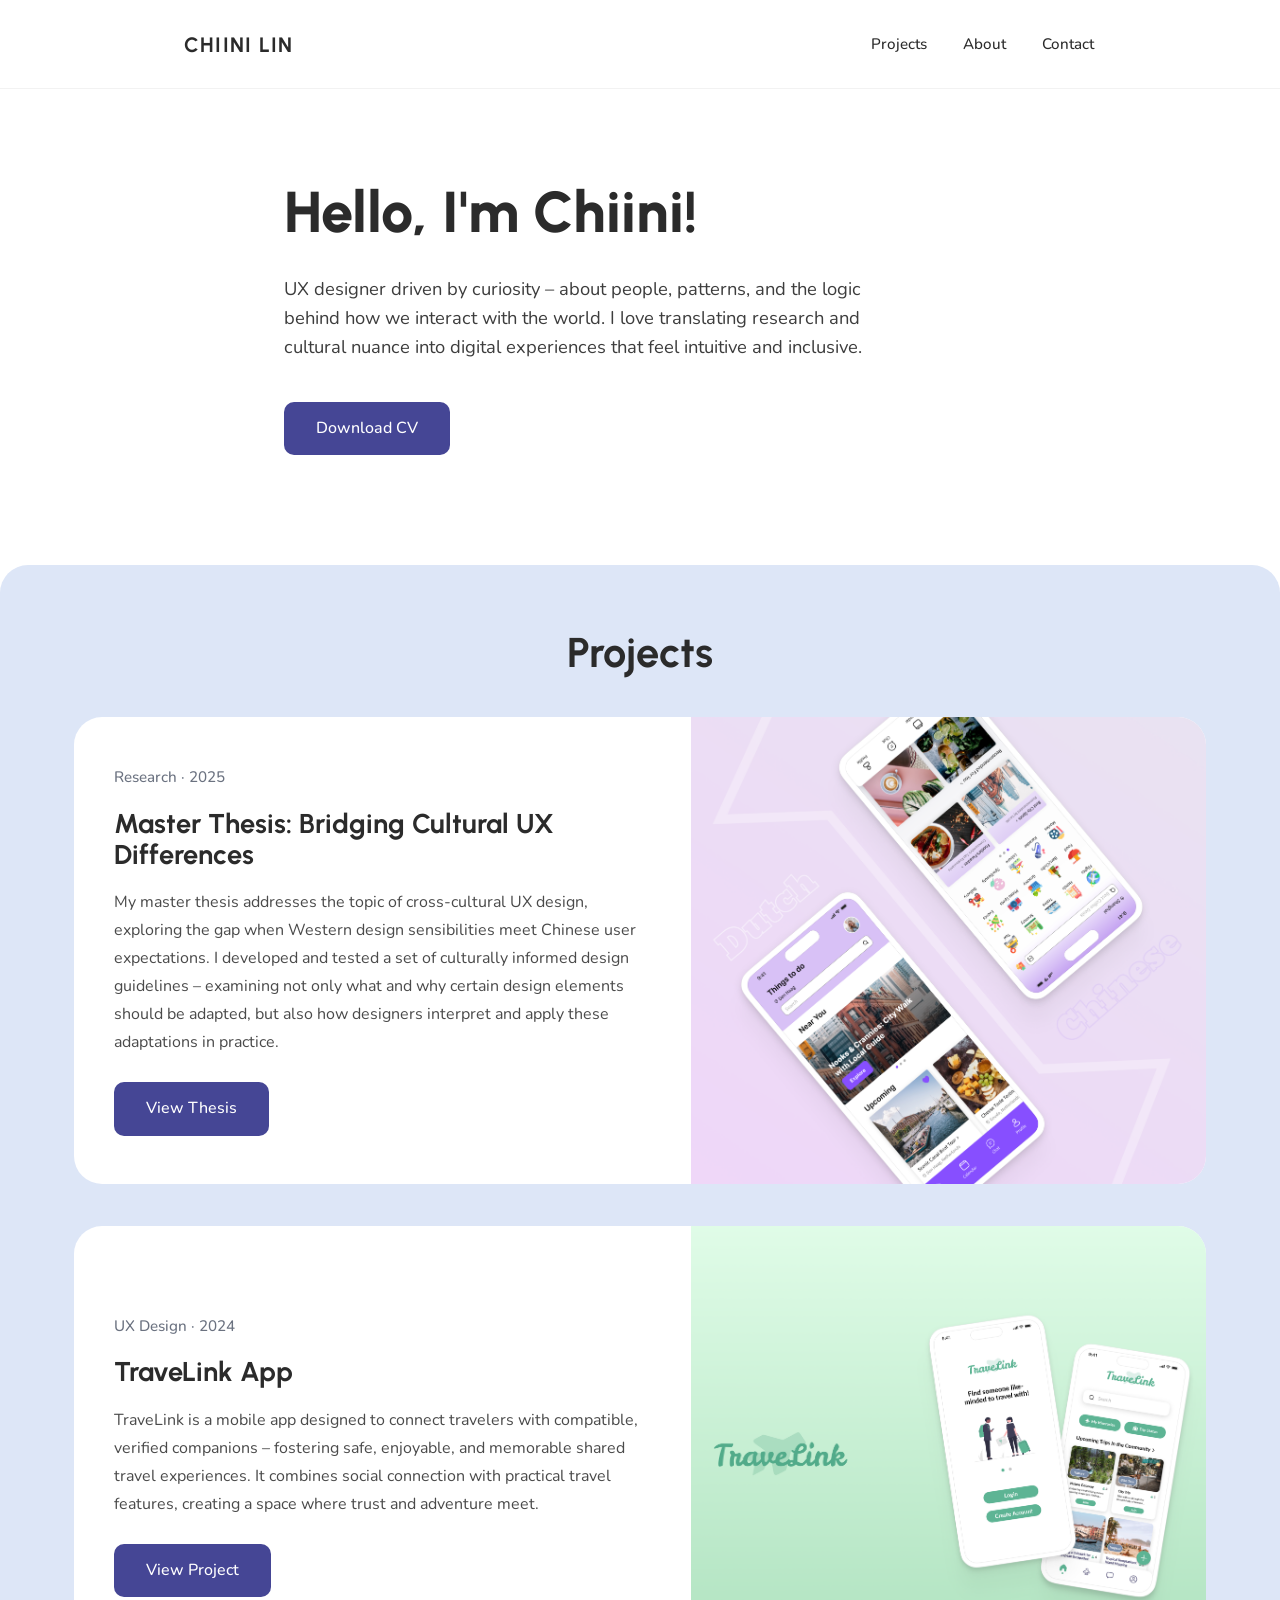
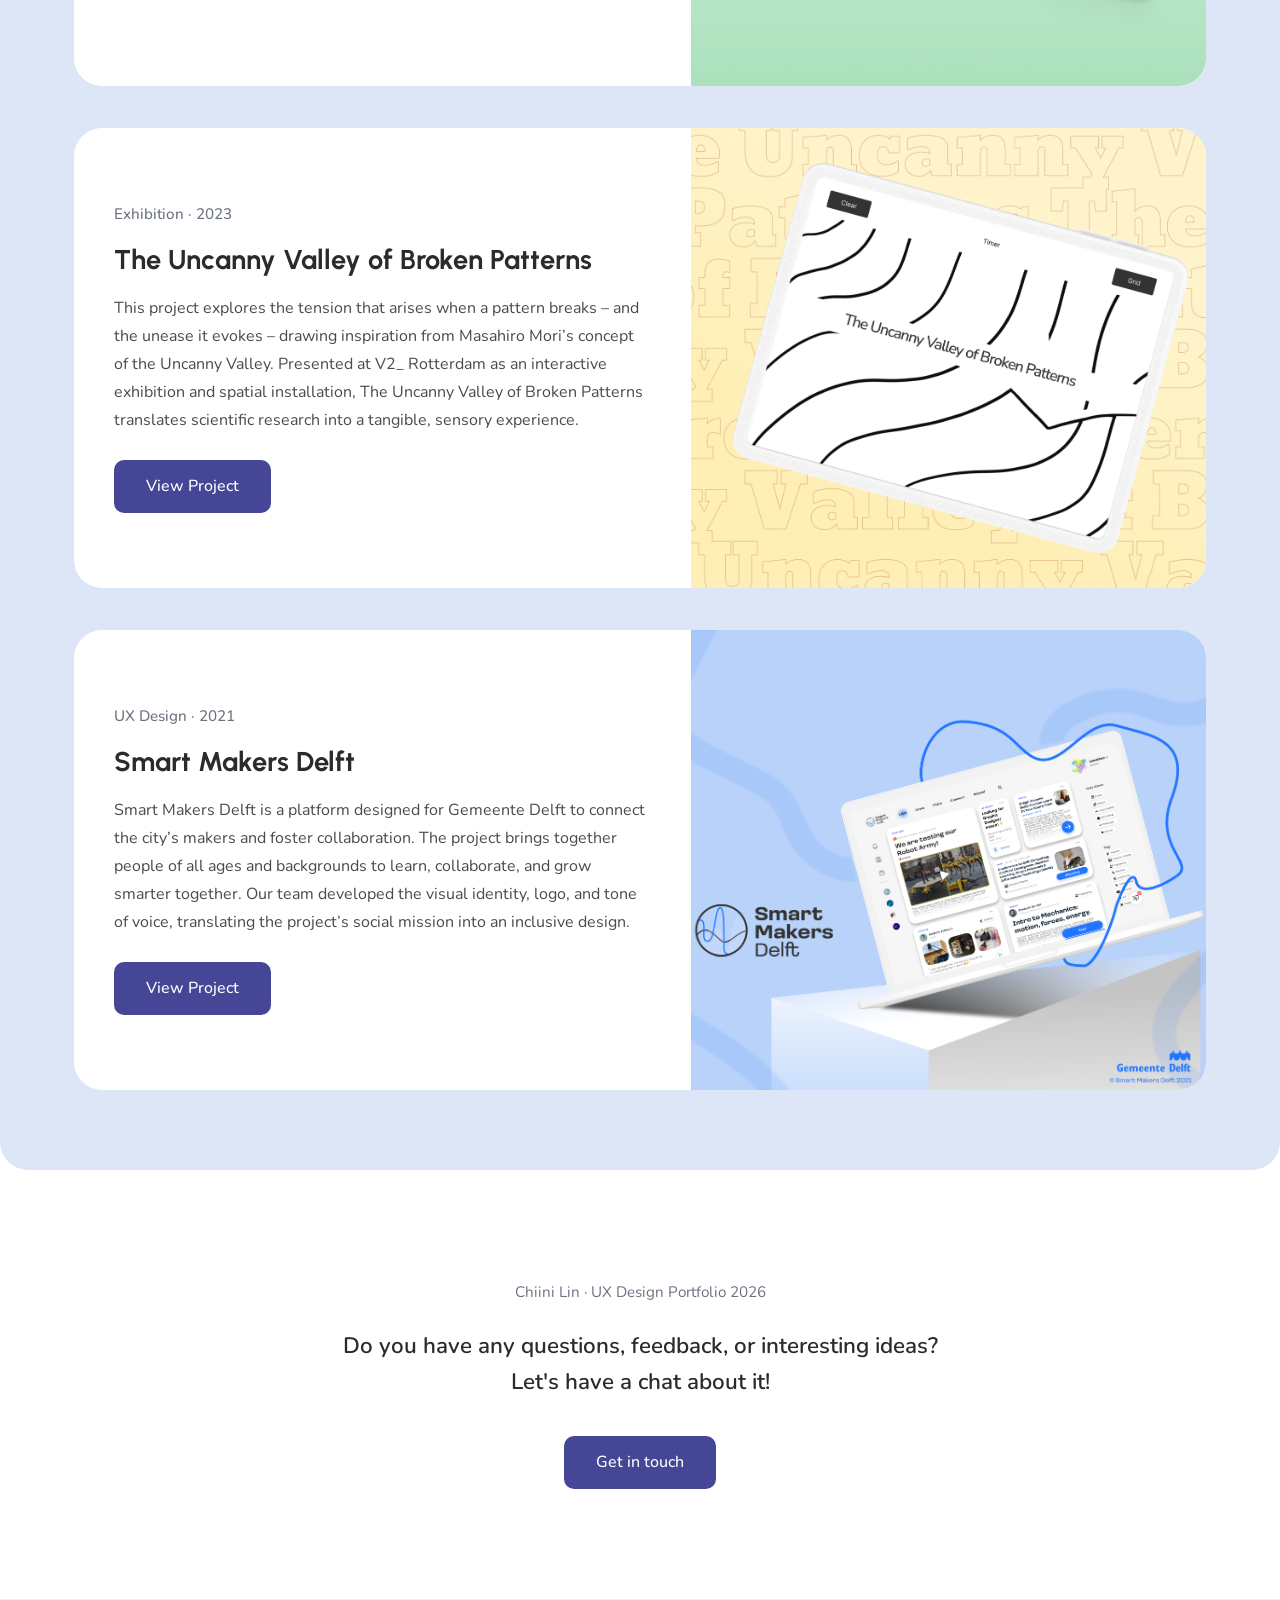
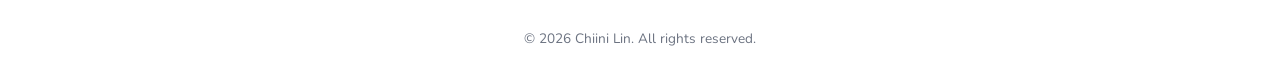
==== index.html @ f661692a "Initial commit" ====
<!DOCTYPE html>
<html lang="en">
<head>
<meta charset="UTF-8">
<meta name="viewport" content="width=device-width, initial-scale=1.0">
<title>Chiini Lin · UX Designer</title>
<link rel="preconnect" href="https://fonts.googleapis.com">
<link rel="preconnect" href="https://fonts.gstatic.com" crossorigin>
<link href="https://fonts.googleapis.com/css2?family=Urbanist:wght@600;700;800&family=Nunito:wght@400;500;600;700&display=swap" rel="stylesheet">
<link rel="stylesheet" href="css/style.css">
</head>
<body>

<a href="#top" class="skip-link">Skip to main content</a>

<header class="site-header">
  <div class="container header-inner">
    <a href="#top" class="logo">Chiini Lin</a>
    <button class="nav-toggle" id="navToggle" aria-label="Toggle navigation" aria-expanded="false" aria-controls="siteNav">
      <span aria-hidden="true"></span><span aria-hidden="true"></span><span aria-hidden="true"></span>
    </button>
    <nav class="nav" id="siteNav" aria-label="Primary">
      <a href="#projects">Projects</a>
      <a href="about.html">About</a>
      <a href="#contact">Contact</a>
    </nav>
  </div>
</header>

<main id="top">
  <section class="hero container">
    <h1>Hello, I'm Chiini!</h1>
    <p>UX designer driven by curiosity &ndash; about people, patterns, and the logic behind how we interact with the world. I love translating research and cultural nuance into digital experiences that feel intuitive and inclusive.</p>
    <a href="#" class="btn">Download CV</a>
  </section>

  <section class="projects-section" id="projects">
    <div class="container-wide">
      <h2 class="section-title">Projects</h2>

      <div class="project-list">

        <div class="project-card-wrap">
          <div class="card-glow glow-thesis" aria-hidden="true"></div>
          <article class="project-card">
            <div class="project-text">
              <p class="project-meta">Research &middot; 2025</p>
              <h3>Master Thesis: Bridging Cultural UX Differences</h3>
              <p class="project-desc">My master thesis addresses the topic of cross-cultural UX design, exploring the gap when Western design sensibilities meet Chinese user expectations. I developed and tested a set of culturally informed design guidelines &ndash; examining not only what and why certain design elements should be adapted, but also how designers interpret and apply these adaptations in practice.</p>
              <a href="thesis.html" class="btn">View Thesis</a>
            </div>
            <div class="project-visual visual-thesis">
              <img src="img/Hero/Thesis Big.png" alt="Master Thesis project mockup showing cultural UX research app screens" width="1600" height="1200" loading="lazy" decoding="async">
            </div>
          </article>
        </div>

        <div class="project-card-wrap">
          <div class="card-glow glow-travelink" aria-hidden="true"></div>
          <article class="project-card">
            <div class="project-text">
              <p class="project-meta">UX Design &middot; 2024</p>
              <h3>TraveLink App</h3>
              <p class="project-desc">TraveLink is a mobile app designed to connect travelers with compatible, verified companions &ndash; fostering safe, enjoyable, and memorable shared travel experiences. It combines social connection with practical travel features, creating a space where trust and adventure meet.</p>
              <a href="travelink.html" class="btn">View Project</a>
            </div>
            <div class="project-visual visual-travelink">
              <img src="img/Hero/TraveLink%20Hero.png" alt="TraveLink app mockup showing onboarding and trip discovery screens" width="3276" height="1971" loading="lazy" decoding="async">
            </div>
          </article>
        </div>

        <div class="project-card-wrap">
          <div class="card-glow glow-uncanny" aria-hidden="true"></div>
          <article class="project-card">
            <div class="project-text">
              <p class="project-meta">Exhibition &middot; 2023</p>
              <h3>The Uncanny Valley of Broken Patterns</h3>
              <p class="project-desc">This project explores the tension that arises when a pattern breaks &ndash; and the unease it evokes &ndash; drawing inspiration from Masahiro Mori&rsquo;s concept of the Uncanny Valley. Presented at V2_ Rotterdam as an interactive exhibition and spatial installation, The Uncanny Valley of Broken Patterns translates scientific research into a tangible, sensory experience.</p>
              <a href="uncanny.html" class="btn">View Project</a>
            </div>
            <div class="project-visual visual-uncanny">
              <img src="img/Hero/Uncanny%20Hero.jpg" alt="Tablet showing the interactive pattern-drawing exhibit for The Uncanny Valley of Broken Patterns" width="3615" height="2160" loading="lazy" decoding="async">
            </div>
          </article>
        </div>

        <div class="project-card-wrap">
          <div class="card-glow glow-makers" aria-hidden="true"></div>
          <article class="project-card">
            <div class="project-text">
              <p class="project-meta">UX Design &middot; 2021</p>
              <h3>Smart Makers Delft</h3>
              <p class="project-desc">Smart Makers Delft is a platform designed for Gemeente Delft to connect the city&rsquo;s makers and foster collaboration. The project brings together people of all ages and backgrounds to learn, collaborate, and grow smarter together. Our team developed the visual identity, logo, and tone of voice, translating the project&rsquo;s social mission into an inclusive design.</p>
              <a href="smart-makers-delft.html" class="btn">View Project</a>
            </div>
            <div class="project-visual visual-makers">
              <img src="img/Hero/Smart%20Makers%20Hero.png" alt="Smart Makers Delft platform mockup on a laptop, with logo and Gemeente Delft branding" width="3276" height="1971" loading="lazy" decoding="async">
            </div>
          </article>
        </div>

      </div>
    </div>
  </section>

  <section class="contact" id="contact">
    <div class="container">
      <h2 class="visually-hidden">Contact</h2>
      <p class="contact-eyebrow">Chiini Lin &middot; UX Design Portfolio 2026</p>
      <p class="contact-question">Do you have any questions, feedback, or interesting ideas?<br>Let's have a chat about it!</p>
      <a href="mailto:hello@chiinilin.com" class="btn">Get in touch</a>
    </div>
  </section>
</main>

<footer class="site-footer">
  <div class="container">
    <p>&copy; 2026 Chiini Lin. All rights reserved.</p>
  </div>
</footer>

<script src="js/script.js"></script>
</body>
</html>
---- css/style.css ----
/* ---------- Design tokens ---------- */
:root {
  --color-ink: #2b2b2b;
  --color-muted: #6b7280;
  --color-purple: #454695;
  --color-purple-dark: #383a78;
  --color-section-bg: #dde6f7;
  --color-white: #ffffff;

  --font-heading: "Urbanist", "Helvetica Neue", Arial, sans-serif;
  --font-body: "Nunito", "Helvetica Neue", Arial, sans-serif;

  --container-width: 960px;
  --container-width-wide: 1180px;
  --radius-lg: 28px;
  --radius-md: 18px;
  --radius-btn: 10px;

  --font-size-h3: 1.3rem;
  --font-size-subheading: clamp(1.05rem, 1rem + 0.3vw, 1.15rem);
}

/* ---------- Reset ---------- */
* { box-sizing: border-box; }
html {
  scroll-behavior: smooth;
  scroll-padding-top: 90px;
}

@media (prefers-reduced-motion: reduce) {
  html { scroll-behavior: auto; }
  *, *::before, *::after {
    animation-duration: 0.01ms !important;
    animation-iteration-count: 1 !important;
    transition-duration: 0.01ms !important;
    scroll-behavior: auto !important;
  }
}

/* ---------- Accessibility helpers ---------- */
.visually-hidden {
  position: absolute;
  width: 1px;
  height: 1px;
  margin: -1px;
  padding: 0;
  overflow: hidden;
  clip: rect(0, 0, 0, 0);
  white-space: nowrap;
  border: 0;
}
.skip-link {
  position: absolute;
  top: -100%;
  left: 16px;
  z-index: 200;
  background: var(--color-purple-dark);
  color: #fff;
  padding: 12px 20px;
  border-radius: 8px;
  font-weight: 500;
  transition: top 0.15s ease;
}
.skip-link:focus {
  top: 16px;
}

a:focus-visible,
button:focus-visible {
  outline: 3px solid var(--color-purple-dark);
  outline-offset: 3px;
  border-radius: 4px;
}
body {
  margin: 0;
  font-family: var(--font-body);
  color: var(--color-ink);
  background: var(--color-white);
  line-height: 1.6;
  -webkit-font-smoothing: antialiased;
}
img { max-width: 100%; display: block; }
a { color: inherit; text-decoration: none; }
h1, h2, h3 {
  font-family: var(--font-heading);
  margin: 0;
  line-height: 1.15;
}
p { margin: 0; }

.container {
  width: 100%;
  max-width: var(--container-width);
  margin: 0 auto;
  padding: 0 24px;
}
.container-wide {
  width: 100%;
  max-width: var(--container-width-wide);
  margin: 0 auto;
  padding: 0 24px;
}

/* ---------- Buttons ---------- */
.btn {
  display: inline-block;
  background: var(--color-purple);
  color: var(--color-white);
  font-family: var(--font-body);
  font-weight: 500;
  font-size: 1rem;
  padding: 14px 32px;
  border-radius: var(--radius-btn);
  border: none;
  cursor: pointer;
  transition: background 0.2s ease, transform 0.2s ease;
}
.btn:hover {
  background: var(--color-purple-dark);
  transform: translateY(-1px);
}

/* ---------- Header ---------- */
.site-header {
  position: sticky;
  top: 0;
  background: rgba(255, 255, 255, 0.9);
  backdrop-filter: blur(8px);
  z-index: 100;
  border-bottom: 1px solid rgba(0, 0, 0, 0.05);
}
.header-inner {
  display: flex;
  align-items: center;
  justify-content: space-between;
  padding-top: 22px;
  padding-bottom: 22px;
}
.logo {
  font-family: var(--font-heading);
  font-size: 1.3rem;
  font-weight: 700;
  letter-spacing: 0.06em;
  text-transform: uppercase;
}
.nav {
  display: flex;
  gap: 32px;
}
.nav a {
  display: inline-block;
  padding: 10px 2px;
  font-weight: 500;
  font-size: 0.95rem;
  color: var(--color-ink);
}
.nav-toggle {
  display: none;
  flex-direction: column;
  align-items: center;
  justify-content: center;
  gap: 5px;
  width: 44px;
  height: 44px;
  background: none;
  border: none;
  cursor: pointer;
  padding: 0;
}
.nav-toggle span {
  width: 22px;
  height: 2px;
  background: var(--color-ink);
  display: block;
}

/* ---------- Hero ---------- */
.hero {
  padding: 90px 24px 110px;
  max-width: 760px;
}
.hero h1 {
  font-size: clamp(2.6rem, 5vw, 3.6rem);
  font-weight: 800;
  margin-bottom: 28px;
}
.hero p {
  font-size: 1.15rem;
  color: #3d3d3d;
  margin-bottom: 40px;
  max-width: 620px;
}

/* ---------- About page ---------- */
.about-section {
  padding: 90px 0 110px;
}
.about-grid {
  display: grid;
  grid-template-columns: 1fr;
  align-items: center;
  gap: 48px;
}
@media (min-width: 880px) {
  .about-grid {
    grid-template-columns: 1fr 380px;
    gap: 64px;
  }
}
.about-title {
  font-family: var(--font-heading);
  font-weight: 800;
  font-size: clamp(2.4rem, 4.5vw, 3.2rem);
  margin-bottom: 28px;
}
.about-text p {
  font-size: 1.05rem;
  line-height: 1.8;
  color: #3d3d3d;
  margin-bottom: 20px;
}
.about-text .btn {
  margin-top: 8px;
}
.about-image img {
  width: 100%;
  height: auto;
  border-radius: 0;
  display: block;
}

/* ---------- Projects section ---------- */
.projects-section {
  background: var(--color-section-bg);
  border-radius: var(--radius-lg);
  margin: 0;
  padding: 64px 0 80px;
}
.section-title {
  text-align: center;
  font-size: clamp(2rem, 4vw, 2.6rem);
  font-weight: 700;
  color: var(--color-ink);
  margin-bottom: 40px;
}

.project-list {
  display: flex;
  flex-direction: column;
  gap: 42px;
}

.project-card-wrap {
  position: relative;
}

.card-glow {
  position: absolute;
  inset: -35px;
  background-size: cover;
  background-position: center;
  filter: blur(50px) brightness(0.95) saturate(1.25) contrast(1);
  opacity: 0;
  transform: scale(0.95);
  transition: opacity 0.45s ease, transform 0.45s ease;
  z-index: 0;
  pointer-events: none;
}
.glow-thesis { background-image: url("../img/Effects/Thesis%20Bg.png"); }
.glow-travelink { background-image: url("../img/Effects/TraveLinkBg.png"); }
.glow-uncanny { background-image: url("../img/Effects/Uncanny%20Bg.jpg"); }
.glow-makers { background-image: url("../img/Effects/Smart%20Maker%20Bg.png"); }

.project-card-wrap:hover .card-glow {
  opacity: 0.85;
  transform: scale(0.98);
}

.project-card {
  position: relative;
  z-index: 1;
  display: grid;
  grid-template-columns: 1fr;
  background: var(--color-white);
  border-radius: var(--radius-lg);
  overflow: hidden;
  transition: transform 0.35s ease, box-shadow 0.35s ease;
}
.project-card-wrap:hover .project-card {
  transform: translateY(-6px);
  box-shadow: 0 30px 60px rgba(0, 0, 0, 0.15);
}
@media (min-width: 880px) {
  .project-card {
    grid-template-columns: 1.2fr 1fr;
    min-height: 460px;
  }
}

.project-text {
  padding: 48px 40px;
  display: flex;
  flex-direction: column;
  justify-content: center;
  gap: 18px;
}
.project-meta {
  color: var(--color-muted);
  font-size: 0.95rem;
  font-weight: 500;
}
.project-text h3 {
  font-weight: 700;
  font-size: 1.7rem;
  color: var(--color-ink);
}
.project-desc {
  color: #4a4a4a;
  font-size: 1rem;
  line-height: 1.75;
}
.project-text .btn {
  align-self: flex-start;
  margin-top: 8px;
}

.project-visual {
  position: relative;
  min-height: 320px;
  overflow: hidden;
}
.project-visual img {
  width: 100%;
  height: 100%;
  object-fit: cover;
  object-position: center;
}

/* ---------- Project detail hero ---------- */
.project-hero {
  padding-top: 56px;
  padding-bottom: 96px;
}
.back-link {
  display: inline-flex;
  align-items: center;
  gap: 8px;
  color: var(--color-muted);
  font-weight: 500;
  font-size: 0.95rem;
  margin-bottom: 40px;
}
.back-link:hover {
  color: var(--color-ink);
}
.project-hero-title {
  font-weight: 700;
  font-size: clamp(1.9rem, 4vw, 2.75rem);
  margin-bottom: 12px;
}
.project-hero-meta {
  color: var(--color-muted);
  font-size: 1.25rem;
  font-weight: 500;
  margin-bottom: 40px;
}

.project-hero-image {
  width: 100%;
  height: clamp(180px, 25vw, 400px);
  overflow: hidden;
  margin-bottom: 56px;
}
.project-hero-image img {
  width: 100%;
  height: 100%;
  object-fit: cover;
  object-position: center;
}

.project-overview-grid {
  display: grid;
  grid-template-columns: 1fr;
  align-items: center;
  gap: 48px;
}
@media (min-width: 880px) {
  .project-overview-grid {
    grid-template-columns: 280px 1fr;
    gap: 54px;
  }
}

.project-meta-list {
  display: flex;
  flex-direction: column;
  gap: 32px;
  margin: 0;
}
.meta-item dt {
  text-transform: uppercase;
  letter-spacing: 0.06em;
  font-size: 0.8rem;
  font-weight: 600;
  color: var(--color-muted);
  margin-bottom: 6px;
}
.meta-item dd {
  margin: 0;
  font-size: 1rem;
  color: var(--color-ink);
}

.project-overview h2 {
  font-weight: 700;
  font-size: 1.75rem;
  margin-bottom: 20px;
}
.project-overview p {
  font-size: 1.05rem;
  line-height: 1.8;
  color: #3d3d3d;
  margin-bottom: 20px;
}
.project-overview p:last-child {
  margin-bottom: 0;
}
.project-overview p > strong:only-child {
  display: block;
  font-family: var(--font-heading);
  font-size: var(--font-size-subheading);
  font-weight: 700;
  color: var(--color-ink);
}
.project-overview ul {
  margin: 0 0 20px;
  padding-left: 1.3rem;
  list-style: disc;
}
.project-overview li {
  font-size: 1.05rem;
  line-height: 1.8;
  color: #3d3d3d;
  margin-bottom: 10px;
}
.project-overview li:last-child {
  margin-bottom: 0;
}

/* ---------- Scientific insight topics ---------- */
.insight-topic {
  margin-bottom: 32px;
}
.topic-header {
  display: flex;
  align-items: center;
  gap: 14px;
  margin-bottom: 16px;
}
.topic-header h3 {
  font-weight: 700;
  font-size: var(--font-size-h3);
  line-height: 34px;
  margin: 0;
}
.topic-num {
  flex-shrink: 0;
  display: inline-flex;
  align-items: center;
  justify-content: center;
  width: 34px;
  height: 34px;
  border-radius: 10px;
  font-weight: 700;
  font-size: 1rem;
  color: var(--color-ink);
}
.topic-num-1 { background: #bfe6ba; }
.topic-num-2 { background: #d9c2f5; }
.topic-num-3 { background: #aac9f5; }
.topic-num-pink { background: #f5c2e0; }
.topic-num-yellow { background: #f6e6a3; }
.topic-num-orange { background: #f6cfa3; }

.process-list {
  display: flex;
  flex-direction: column;
  gap: 24px;
  margin-top: 24px;
}
.process-step {
  display: flex;
  align-items: center;
  gap: 14px;
  text-decoration: none;
  color: inherit;
  transition: opacity 0.2s ease;
}
.process-step:hover {
  opacity: 0.65;
}
.process-step h3 {
  font-weight: 600;
  font-size: 1.15rem;
  color: #4b4b4b;
}

.scroll-dots {
  position: fixed;
  right: 40px;
  top: 50%;
  transform: translateY(-50%);
  display: flex;
  flex-direction: column;
  align-items: center;
  gap: 14px;
  z-index: 60;
  opacity: 0;
  pointer-events: none;
  transition: opacity 0.3s ease;
}
.scroll-dots.visible {
  opacity: 1;
  pointer-events: auto;
}
.scroll-dot {
  position: relative;
  display: block;
  width: 13px;
  height: 13px;
  border-radius: 50%;
  background: #dcdcdc;
  transition: width 0.25s ease, height 0.25s ease, background 0.25s ease;
}
.scroll-dot:hover {
  background: #b8b8b8;
}
.scroll-dot::after {
  content: attr(data-label);
  position: absolute;
  right: calc(100% + 12px);
  top: 50%;
  transform: translateY(-50%);
  white-space: nowrap;
  background: rgba(220, 220, 220, 0.6);
  color: #000;
  font-family: var(--font-body);
  font-size: 0.8rem;
  font-weight: 500;
  padding: 5px 10px;
  border-radius: 6px;
  opacity: 0;
  pointer-events: none;
  transition: opacity 0.2s ease;
}
.scroll-dot:hover::after {
  opacity: 1;
}
.scroll-dot.active[data-color="1"]::after { background: rgba(191, 230, 186, 0.6); }
.scroll-dot.active[data-color="2"]::after { background: rgba(217, 194, 245, 0.6); }
.scroll-dot.active[data-color="3"]::after { background: rgba(170, 201, 245, 0.6); }
.scroll-dot.active[data-color="pink"]::after { background: rgba(245, 194, 224, 0.6); }
.scroll-dot.active[data-color="yellow"]::after { background: rgba(246, 230, 163, 0.6); }
.scroll-dot.active[data-color="orange"]::after { background: rgba(246, 207, 163, 0.6); }
.scroll-dot.active {
  width: 19px;
  height: 19px;
}
.scroll-dot.active[data-color="1"] { background: #bfe6ba; }
.scroll-dot.active[data-color="2"] { background: #d9c2f5; }
.scroll-dot.active[data-color="3"] { background: #aac9f5; }
.scroll-dot.active[data-color="pink"] { background: #f5c2e0; }
.scroll-dot.active[data-color="yellow"] { background: #f6e6a3; }
.scroll-dot.active[data-color="orange"] { background: #f6cfa3; }

@media (max-width: 1320px) {
  .scroll-dots {
    display: none;
  }
}

.insight-topic p {
  font-size: 1.05rem;
  line-height: 1.8;
  color: #3d3d3d;
  margin-bottom: 20px;
}
.insight-topic p:last-child {
  margin-bottom: 0;
}

.stage-grid {
  display: grid;
  grid-template-columns: 1fr;
  gap: 40px 64px;
  margin-top: 40px;
}
@media (min-width: 700px) {
  .stage-grid {
    grid-template-columns: 1fr 1fr;
  }
}

.citation {
  color: var(--color-purple);
  font-weight: 600;
  text-decoration: none;
}
.citation:hover {
  text-decoration: underline;
}
.project-overview p a:not(.citation) {
  color: var(--color-purple);
  text-decoration: underline;
}
.project-overview p a:not(.citation):hover {
  color: var(--color-purple-dark);
}
#references:target {
  background: var(--color-section-bg);
  border-radius: 8px;
  padding: 4px 8px;
  margin-left: -8px;
}

/* ---------- Scientific insight box ---------- */
.insight-box {
  border: 15px solid #a9d3f5;
  border-radius: 20px;
  padding: 60px;
  margin: 32px 0;
}
.insight-box h3 {
  font-weight: 700;
  font-size: 1.3rem;
  margin-bottom: 16px;
}
.insight-box > p {
  font-size: 1.05rem;
  line-height: 1.8;
  color: #3d3d3d;
  margin-bottom: 16px;
}
.insight-box > p:last-of-type {
  margin-bottom: 0;
}
.insight-steps {
  list-style: none;
  margin: 28px 0;
  padding: 0;
  display: flex;
  flex-direction: column;
  gap: 20px;
}
.insight-steps li {
  display: flex;
  align-items: flex-start;
  gap: 16px;
}
.insight-steps p {
  margin: 0;
  padding-top: 3px;
  font-size: 1.05rem;
  line-height: 1.6;
  color: #3d3d3d;
}
.step-num {
  flex-shrink: 0;
  display: inline-flex;
  align-items: center;
  justify-content: center;
  width: 28px;
  height: 28px;
  border-radius: 8px;
  font-weight: 700;
  font-size: 0.9rem;
  color: var(--color-ink);
}
.step-purple { background: #d9c2f5; }
.step-yellow { background: #f6e6a3; }
.step-orange { background: #f6c8a3; }
.step-blue { background: #aac9f5; }

.insight-box img {
  width: 100%;
  max-width: 640px;
  height: auto;
  display: block;
  margin: 24px auto 0;
}

.insight-box-green {
  border-color: #bfe6ba;
}
.insight-box-yellow {
  border-color: #f6e6a3;
}

.example-compare {
  display: grid;
  grid-template-columns: 1fr 1fr;
  gap: 40px;
}
.insight-box .example-panel h3 {
  margin-bottom: 0;
}
.example-panel img {
  width: 100%;
  height: auto;
  margin-top: 16px;
  border-radius: 0;
}
@media (max-width: 700px) {
  .example-compare {
    grid-template-columns: 1fr;
    gap: 32px;
  }
}

.insight-box-split {
  display: grid;
  grid-template-columns: 1fr auto;
  align-items: center;
  gap: 32px;
}
.insight-box-split .insight-box-text h3 {
  font-weight: 700;
  font-size: 1.3rem;
  margin-bottom: 16px;
}
.insight-box-split .insight-box-text p {
  font-size: 1.05rem;
  line-height: 1.8;
  color: #3d3d3d;
  margin-bottom: 16px;
}
.insight-box-split .insight-box-text p:last-child {
  margin-bottom: 0;
}
.insight-box-split img {
  width: 280px;
  max-width: 40vw;
  height: auto;
  margin: 0;
  border-radius: 0;
}
@media (max-width: 700px) {
  .insight-box-split {
    grid-template-columns: 1fr;
  }
  .insight-box-split img {
    width: 100%;
    max-width: 100%;
    margin-top: 24px;
  }
}

/* ---------- Project content block (placeholder) ---------- */
.project-content {
  padding-bottom: 96px;
}
.section-divider {
  height: 60px;
}

.small-section-divider {
  height: 30px;
}

.image-placeholder {
  aspect-ratio: 16 / 9;
  border-radius: var(--radius-lg);
  background: #f0f1f5;
  border: 2px dashed #c7cbe0;
  display: flex;
  align-items: center;
  justify-content: center;
  margin-top: 40px;
}
.image-placeholder span {
  color: var(--color-muted);
  font-weight: 500;
  font-size: 1rem;
}
.concept-image {
  width: 100%;
  height: auto;
  border-radius: var(--radius-lg);
  margin-bottom: 24px;
}
.concept-image-flat {
  border-radius: 0;
}

.video-embed {
  position: relative;
  width: 100%;
  aspect-ratio: 16 / 9;
  border-radius: var(--radius-lg);
  overflow: hidden;
  margin-top: 24px;
}
.video-embed iframe {
  position: absolute;
  top: 0;
  left: 0;
  width: 100%;
  height: 100%;
  border: 0;
}

.exhibition-gallery {
  display: grid;
  grid-template-columns: 1fr 1fr;
  gap: 20px;
  margin-top: 24px;
}
.gallery-img {
  width: 100%;
  height: auto;
  aspect-ratio: 4 / 3;
  object-fit: cover;
  display: block;
}
.gallery-img-wide {
  grid-column: 1 / -1;
  aspect-ratio: 1280 / 1698;
}
@media (max-width: 640px) {
  .exhibition-gallery {
    grid-template-columns: 1fr;
  }
}

/* ---------- Other projects ---------- */
.other-projects {
  padding: 80px 24px 100px;
}
.other-projects .section-title {
  margin-bottom: 48px;
}
.other-projects-grid {
  display: grid;
  grid-template-columns: 1fr;
  gap: 28px;
}
@media (min-width: 700px) {
  .other-projects-grid { grid-template-columns: repeat(2, 1fr); }
}
@media (min-width: 1000px) {
  .other-projects-grid { grid-template-columns: repeat(3, 1fr); }
}

.other-projects .card-glow {
  inset: -18px;
  filter: blur(28px) brightness(0.95) saturate(1.25) contrast(1);
}

.other-project-card {
  position: relative;
  z-index: 1;
  display: block;
  background: var(--color-white);
  border-radius: var(--radius-lg);
  overflow: hidden;
  box-shadow: 0 10px 30px rgba(0, 0, 0, 0.08);
  transition: transform 0.2s ease, box-shadow 0.2s ease;
}
.other-project-card:hover {
  transform: translateY(-4px);
  box-shadow: 0 16px 40px rgba(0, 0, 0, 0.12);
}
.other-project-image {
  aspect-ratio: 16 / 10;
  overflow: hidden;
}
.other-project-image img {
  width: 100%;
  height: 100%;
  object-fit: cover;
  object-position: center;
}
.other-project-info {
  padding: 24px 24px 32px;
}
.other-project-info .project-meta {
  margin-bottom: 10px;
}
.other-project-info h3 {
  font-weight: 700;
  font-size: 1.15rem;
  color: var(--color-ink);
  min-height: 2.7rem;
}

/* ---------- Contact ---------- */
.contact {
  text-align: center;
  padding: 110px 24px;
}
.contact-eyebrow {
  color: var(--color-muted);
  font-size: 0.95rem;
  margin-bottom: 24px;
}
.contact-question {
  font-size: 1.4rem;
  font-weight: 600;
  margin-bottom: 36px;
}

/* ---------- Footer ---------- */
.site-footer {
  border-top: 1px solid rgba(0, 0, 0, 0.06);
  padding: 28px 0;
}
.site-footer p {
  text-align: center;
  color: var(--color-muted);
  font-size: 0.85rem;
}

/* ---------- Responsive ---------- */
@media (max-width: 767px) {
  .nav-toggle { display: flex; }
  .nav {
    position: absolute;
    top: 100%;
    left: 0;
    right: 0;
    background: var(--color-white);
    flex-direction: column;
    padding: 16px 24px 24px;
    display: none;
    gap: 16px;
    border-bottom: 1px solid rgba(0, 0, 0, 0.06);
  }
  .nav.open { display: flex; }
  .project-visual { min-height: 220px; }
}

/* Tablet: tighten section rhythm between the mobile stack and the two-column desktop layout */
@media (min-width: 600px) and (max-width: 879px) {
  .project-text { padding: 40px 36px; }
  .section-divider { height: 45px; }
}

@media (max-width: 599px) {
  .hero { padding: 56px 20px 72px; }
  .project-text { padding: 32px 24px; }
  .contact { padding: 72px 20px; }
  .contact-question { font-size: 1.2rem; }
  .section-divider { height: 30px; }
}
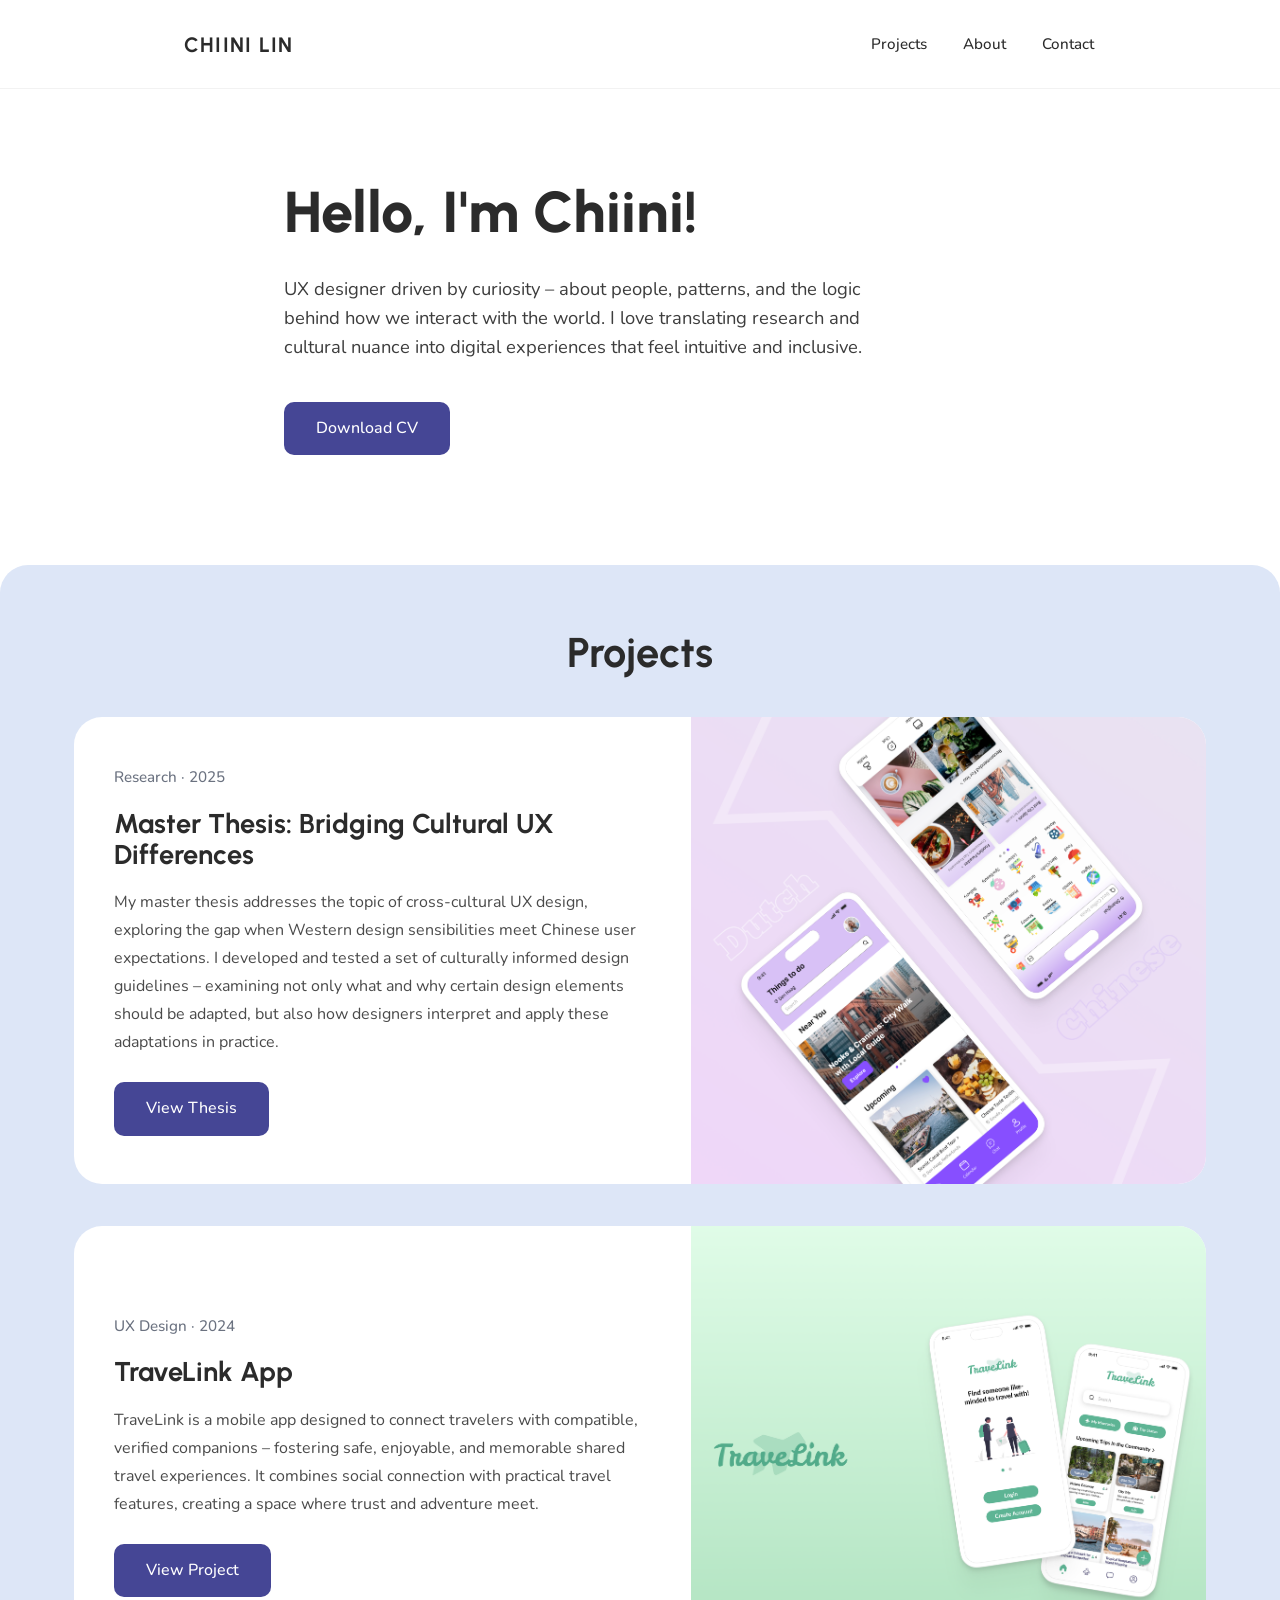
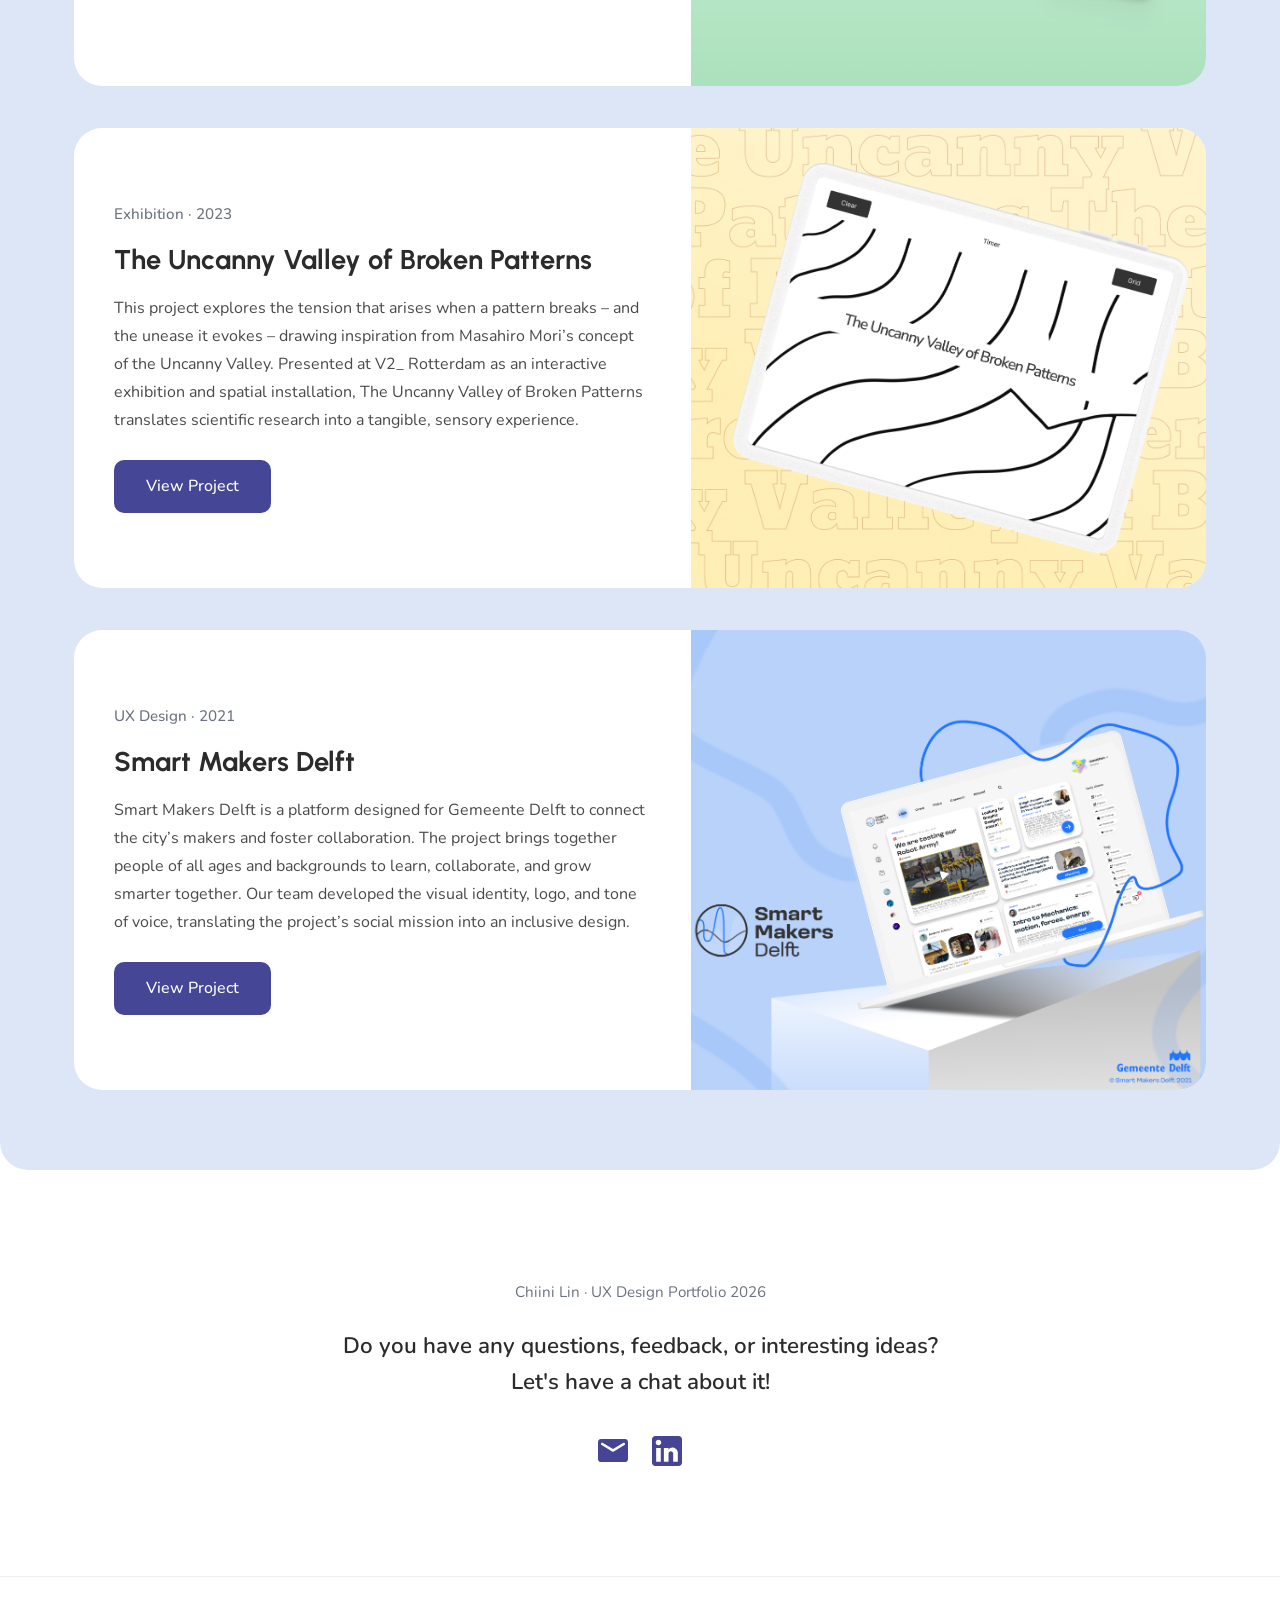
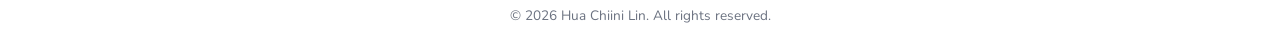
==== commit 186f5e6a: "Replace contact button with email/LinkedIn social icons Adds responsive email and LinkedIn icon link" ====
--- a/index.html
+++ b/index.html
@@ -4,6 +4,23 @@
 <meta charset="UTF-8">
 <meta name="viewport" content="width=device-width, initial-scale=1.0">
 <title>Chiini Lin · UX Designer</title>
+<meta name="description" content="Chiini Lin is a UX designer specializing in cross-cultural design, research-driven UX, and product strategy. Explore case studies in cultural UX research, mobile app design, and interactive exhibitions.">
+<meta name="author" content="Hua Chiini Lin">
+<meta name="theme-color" content="#454695">
+<link rel="canonical" href="https://chiifolio.com/">
+
+<meta property="og:type" content="website">
+<meta property="og:site_name" content="Chiini Lin">
+<meta property="og:title" content="Chiini Lin · UX Designer">
+<meta property="og:description" content="Chiini Lin is a UX designer specializing in cross-cultural design, research-driven UX, and product strategy. Explore case studies in cultural UX research, mobile app design, and interactive exhibitions.">
+<meta property="og:url" content="https://chiifolio.com/">
+<meta property="og:image" content="https://chiifolio.com/img/AboutMe.JPG">
+
+<meta name="twitter:card" content="summary_large_image">
+<meta name="twitter:title" content="Chiini Lin · UX Designer">
+<meta name="twitter:description" content="Chiini Lin is a UX designer specializing in cross-cultural design, research-driven UX, and product strategy. Explore case studies in cultural UX research, mobile app design, and interactive exhibitions.">
+<meta name="twitter:image" content="https://chiifolio.com/img/AboutMe.JPG">
+
 <link rel="preconnect" href="https://fonts.googleapis.com">
 <link rel="preconnect" href="https://fonts.gstatic.com" crossorigin>
 <link href="https://fonts.googleapis.com/css2?family=Urbanist:wght@600;700;800&family=Nunito:wght@400;500;600;700&display=swap" rel="stylesheet">
@@ -31,7 +48,7 @@
   <section class="hero container">
     <h1>Hello, I'm Chiini!</h1>
     <p>UX designer driven by curiosity &ndash; about people, patterns, and the logic behind how we interact with the world. I love translating research and cultural nuance into digital experiences that feel intuitive and inclusive.</p>
-    <a href="#" class="btn">Download CV</a>
+    <a href="https://drive.google.com/file/d/1LmdPEBao_mqv1eQyY-3mm7B8MI3oH9Gp/view?usp=sharing" class="btn" target="_blank" rel="noopener">Download CV</a>
   </section>
 
   <section class="projects-section" id="projects">
@@ -109,14 +126,21 @@
       <h2 class="visually-hidden">Contact</h2>
       <p class="contact-eyebrow">Chiini Lin &middot; UX Design Portfolio 2026</p>
       <p class="contact-question">Do you have any questions, feedback, or interesting ideas?<br>Let's have a chat about it!</p>
-      <a href="mailto:hello@chiinilin.com" class="btn">Get in touch</a>
+      <div class="social-links">
+        <a href="mailto:chiini@hotmail.de" class="social-icon" aria-label="Email me">
+          <img src="img/Icons/Email.svg" alt="" width="22" height="18">
+        </a>
+        <a href="https://www.linkedin.com/in/hua-lin-22b692197/" class="social-icon" aria-label="Connect on LinkedIn" target="_blank" rel="noopener">
+          <img src="img/Icons/LinkedIn.svg" alt="" width="22" height="20">
+        </a>
+      </div>
     </div>
   </section>
 </main>
 
 <footer class="site-footer">
   <div class="container">
-    <p>&copy; 2026 Chiini Lin. All rights reserved.</p>
+    <p>&copy; 2026 Hua Chiini Lin. All rights reserved.</p>
   </div>
 </footer>
 
--- a/css/style.css
+++ b/css/style.css
@@ -908,6 +908,25 @@
   font-weight: 600;
   margin-bottom: 36px;
 }
+.social-links {
+  display: flex;
+  justify-content: center;
+  gap: 24px;
+}
+.social-icon {
+  display: flex;
+  align-items: center;
+  justify-content: center;
+  transition: transform 0.2s ease, opacity 0.2s ease;
+}
+.social-icon:hover {
+  transform: translateY(-3px);
+  opacity: 0.75;
+}
+.social-icon img {
+  width: clamp(22px, 5vw, 30px);
+  height: auto;
+}
 
 /* ---------- Footer ---------- */
 .site-footer {
